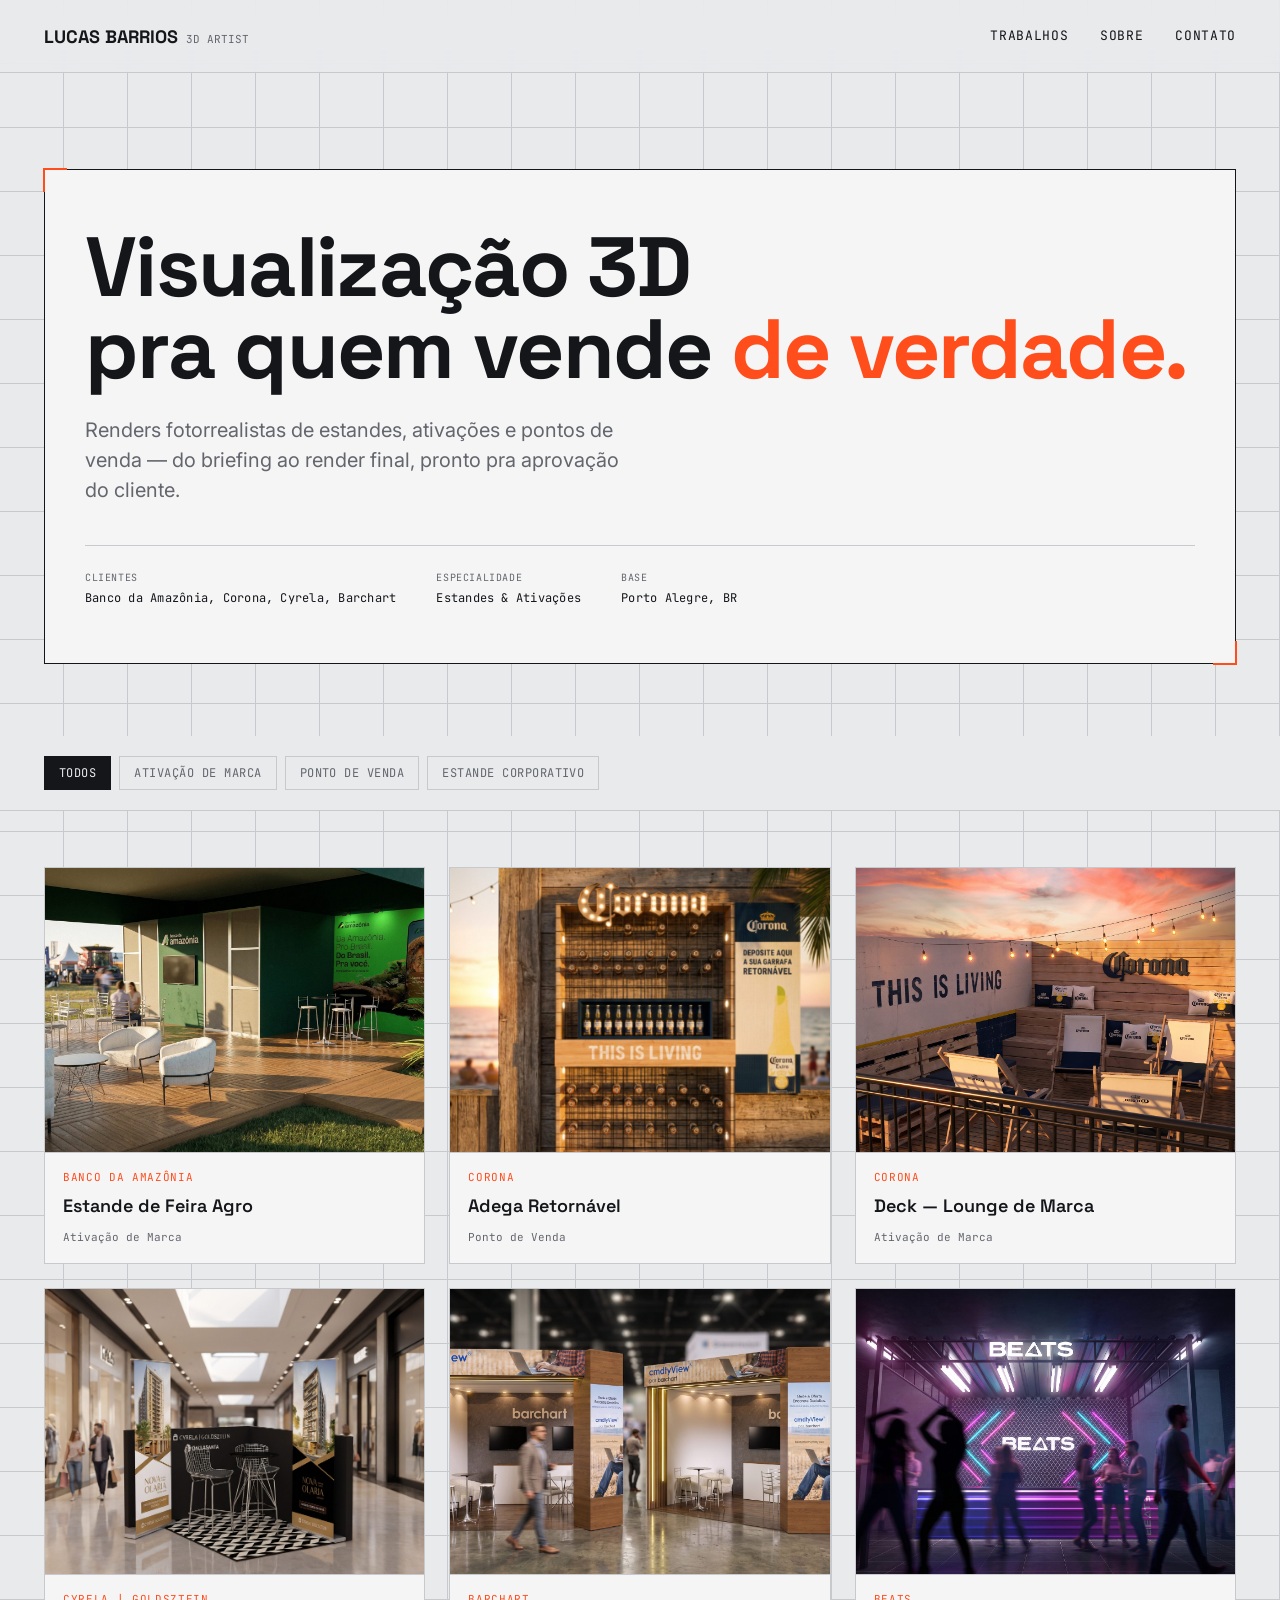
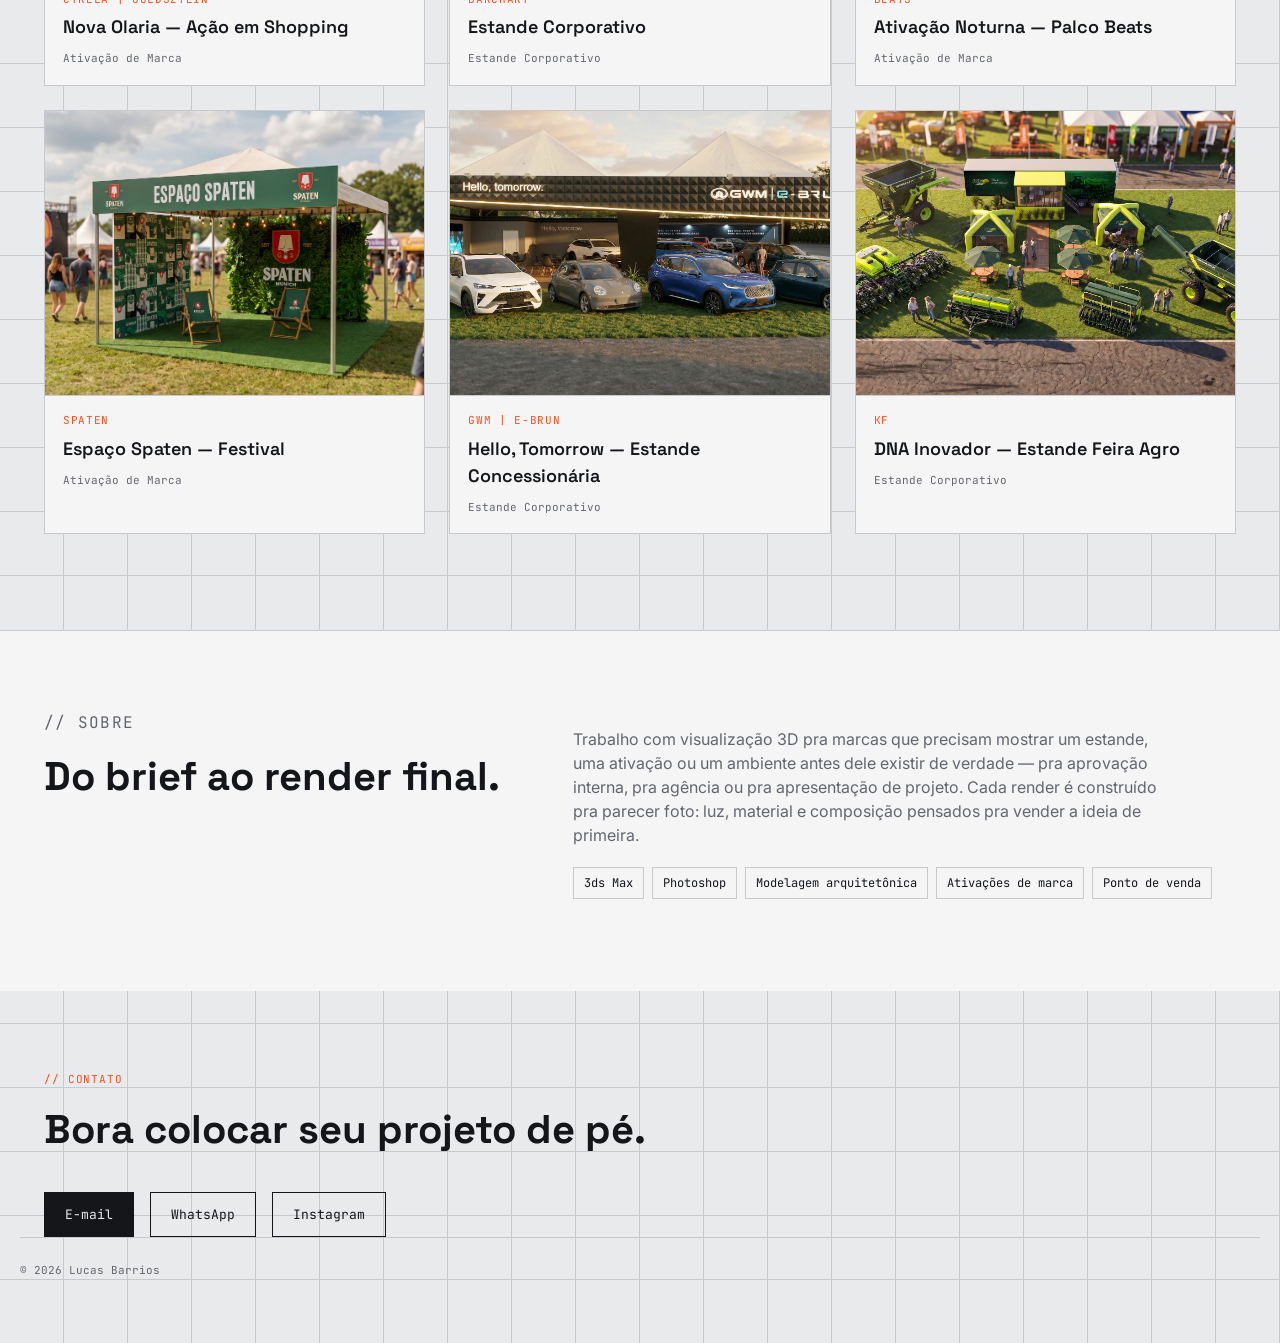
==== index.html @ 33ad706c "Add files via upload" ====
<!DOCTYPE html>
<html lang="pt-BR">
<head>
<meta charset="UTF-8" />
<meta name="viewport" content="width=device-width, initial-scale=1.0" />
<title>Lucas Barrios — Visualização 3D</title>
<meta name="description" content="Portfólio de visualização 3D — estandes, ativações de marca e ambientes fotorrealistas para Banco da Amazônia, Corona, Cyrela e Barchart." />

<link rel="preconnect" href="https://fonts.googleapis.com" />
<link rel="preconnect" href="https://fonts.gstatic.com" crossorigin />
<link href="https://fonts.googleapis.com/css2?family=Space+Grotesk:wght@500;700&family=Inter:wght@400;500;600&family=JetBrains+Mono:wght@400;500&display=swap" rel="stylesheet" />

<link rel="stylesheet" href="css/style.css" />
</head>
<body>

<header class="site-header">
  <div class="wrap">
    <a href="#top" class="brand">LUCAS BARRIOS <small>3D&nbsp;ARTIST</small></a>
    <ul class="nav-links">
      <li><a href="#trabalhos">Trabalhos</a></li>
      <li><a href="#sobre">Sobre</a></li>
      <li><a href="#contato">Contato</a></li>
    </ul>
  </div>
</header>

<section class="hero" id="top">
  <div class="wrap">
    <div class="viewport">
      <h1>Visualização 3D<br />pra quem vende <em>de verdade.</em></h1>
      <p class="lede">
        Renders fotorrealistas de estandes, ativações e pontos de venda —
        do briefing ao render final, pronto pra aprovação do cliente.
      </p>
      <div class="hero-meta mono">
        <div><span>Clientes</span>Banco da Amazônia, Corona, Cyrela, Barchart</div>
        <div><span>Especialidade</span>Estandes & Ativações</div>
        <div><span>Base</span>Porto Alegre, BR</div>
      </div>
    </div>
  </div>
</section>

<nav class="filter-bar">
  <div class="wrap">
    <ul class="filter-list" id="filterList"></ul>
  </div>
</nav>

<section class="gallery" id="trabalhos">
  <div class="wrap">
    <div class="grid" id="grid"></div>
  </div>
</section>

<section class="about" id="sobre">
  <div class="wrap about-grid">
    <div>
      <p class="eyebrow">// SOBRE</p>
      <h2>Do brief ao render final.</h2>
    </div>
    <div>
      <p>
        Trabalho com visualização 3D pra marcas que precisam mostrar um
        estande, uma ativação ou um ambiente antes dele existir de verdade —
        pra aprovação interna, pra agência ou pra apresentação de projeto.
        Cada render é construído pra parecer foto: luz, material e
        composição pensados pra vender a ideia de primeira.
      </p>
      <ul class="tool-list">
        <li>3ds Max</li>
        <li>Photoshop</li>
        <li>Modelagem arquitetônica</li>
        <li>Ativações de marca</li>
        <li>Ponto de venda</li>
      </ul>
    </div>
  </div>
</section>

<section class="contact" id="contato">
  <div class="wrap">
    <p class="eyebrow">// CONTATO</p>
    <h2>Bora colocar seu projeto de pé.</h2>
    <div class="contact-links">
      <a class="contact-link primary" href="mailto:contato@lucasbaar.com">E-mail</a>
      <a class="contact-link" href="https://wa.me/5500000000000" target="_blank" rel="noopener">WhatsApp</a>
      <a class="contact-link" href="https://www.instagram.com/" target="_blank" rel="noopener">Instagram</a>
    </div>
  </div>
  <div class="wrap site-footer">
    <span>© <span id="year"></span> Lucas Barrios</span>
  </div>
</section>

<div class="lightbox" id="lightbox">
  <div class="lightbox-inner">
    <button class="lb-btn lb-close" id="lbClose" aria-label="Fechar">✕</button>
    <div class="lightbox-frame">
      <img id="lbImg" src="" alt="" />
    </div>
    <div class="lightbox-hud">
      <div class="lightbox-title" id="lbClientTitle">
        <strong></strong>
        <span></span>
      </div>
      <div class="lightbox-nav">
        <span id="lbCategory"></span>
        <span id="lbCounter"></span>
        <button class="lb-btn" id="lbPrev" aria-label="Foto anterior">←</button>
        <button class="lb-btn" id="lbNext" aria-label="Próxima foto">→</button>
      </div>
    </div>
  </div>
</div>

<script src="js/projects.js"></script>
<script src="js/app.js"></script>
</body>
</html>
---- css/style.css ----
/* ============================================================
   TOKENS
   ============================================================ */
:root {
  --bg: #e9eaec;
  --surface: #f5f5f6;
  --surface-hover: #ffffff;
  --ink: #14161a;
  --muted: #63666d;
  --line: #c7c9cd;
  --accent: #ff4d1c;
  --accent-ink: #ffffff;

  --font-display: "Space Grotesk", sans-serif;
  --font-body: "Inter", sans-serif;
  --font-mono: "JetBrains Mono", monospace;

  --container: 1240px;
}

* {
  box-sizing: border-box;
}

html {
  scroll-behavior: smooth;
}

@media (prefers-reduced-motion: reduce) {
  html {
    scroll-behavior: auto;
  }
  * {
    animation-duration: 0.01ms !important;
    transition-duration: 0.01ms !important;
  }
}

body {
  margin: 0;
  background: var(--bg);
  color: var(--ink);
  font-family: var(--font-body);
  font-size: 16px;
  line-height: 1.5;
  background-image:
    linear-gradient(var(--line) 1px, transparent 1px),
    linear-gradient(90deg, var(--line) 1px, transparent 1px);
  background-size: 64px 64px;
  background-position: -1px -1px;
}

a {
  color: inherit;
}

.wrap {
  max-width: var(--container);
  margin: 0 auto;
  padding: 0 24px;
}

.mono {
  font-family: var(--font-mono);
  letter-spacing: 0.02em;
}

/* ============================================================
   HEADER
   ============================================================ */
.site-header {
  position: sticky;
  top: 0;
  z-index: 50;
  background: rgba(233, 234, 236, 0.88);
  backdrop-filter: blur(8px);
  border-bottom: 1px solid var(--line);
}

.site-header .wrap {
  display: flex;
  align-items: center;
  justify-content: space-between;
  height: 72px;
}

.brand {
  font-family: var(--font-display);
  font-weight: 700;
  font-size: 18px;
  text-decoration: none;
  display: flex;
  align-items: baseline;
  gap: 8px;
}

.brand small {
  font-family: var(--font-mono);
  font-weight: 400;
  font-size: 11px;
  color: var(--muted);
}

.nav-links {
  display: flex;
  gap: 32px;
  list-style: none;
  margin: 0;
  padding: 0;
  font-family: var(--font-mono);
  font-size: 13px;
  text-transform: uppercase;
  letter-spacing: 0.05em;
}

.nav-links a {
  text-decoration: none;
  color: var(--ink);
  position: relative;
  padding-bottom: 3px;
}

.nav-links a::after {
  content: "";
  position: absolute;
  left: 0;
  right: 0;
  bottom: -3px;
  height: 2px;
  background: var(--accent);
  transform: scaleX(0);
  transform-origin: left;
  transition: transform 0.25s ease;
}

.nav-links a:hover::after,
.nav-links a:focus-visible::after {
  transform: scaleX(1);
}

/* ============================================================
   HERO — viewport frame with HUD corners
   ============================================================ */
.hero {
  position: relative;
  padding: 96px 0 72px;
}

.viewport {
  position: relative;
  border: 1px solid var(--ink);
  padding: 56px 40px;
  background: var(--surface);
}

.viewport::before,
.viewport::after,
.corner-tl,
.corner-br {
  content: "";
  position: absolute;
  width: 22px;
  height: 22px;
  border: 2px solid var(--accent);
}

.viewport::before {
  top: -2px;
  left: -2px;
  border-right: none;
  border-bottom: none;
}

.viewport::after {
  bottom: -2px;
  right: -2px;
  border-left: none;
  border-top: none;
}

.hud-row {
  display: flex;
  justify-content: space-between;
  flex-wrap: wrap;
  gap: 8px 20px;
  font-family: var(--font-mono);
  font-size: 11px;
  color: var(--muted);
  text-transform: uppercase;
  letter-spacing: 0.06em;
  margin-bottom: 40px;
}

.hero h1 {
  font-family: var(--font-display);
  font-weight: 700;
  font-size: clamp(40px, 7vw, 84px);
  line-height: 0.98;
  letter-spacing: -0.02em;
  margin: 0 0 24px;
}

.hero h1 em {
  font-style: normal;
  color: var(--accent);
}

.hero p.lede {
  font-size: clamp(16px, 2vw, 20px);
  color: var(--muted);
  max-width: 560px;
  margin: 0 0 40px;
}

.hero-meta {
  display: flex;
  gap: 40px;
  flex-wrap: wrap;
  border-top: 1px solid var(--line);
  padding-top: 24px;
  font-family: var(--font-mono);
  font-size: 12px;
}

.hero-meta div span {
  display: block;
  color: var(--muted);
  text-transform: uppercase;
  letter-spacing: 0.06em;
  font-size: 10px;
  margin-bottom: 4px;
}

/* ============================================================
   FILTER BAR
   ============================================================ */
.filter-bar {
  position: sticky;
  top: 73px;
  z-index: 40;
  background: var(--bg);
  border-bottom: 1px solid var(--line);
  padding: 20px 0;
}

.filter-list {
  display: flex;
  gap: 8px;
  flex-wrap: wrap;
  list-style: none;
  margin: 0;
  padding: 0;
}

.filter-btn {
  font-family: var(--font-mono);
  font-size: 12px;
  text-transform: uppercase;
  letter-spacing: 0.04em;
  background: transparent;
  border: 1px solid var(--line);
  color: var(--muted);
  padding: 8px 14px;
  cursor: pointer;
  transition: all 0.15s ease;
}

.filter-btn:hover {
  border-color: var(--ink);
  color: var(--ink);
}

.filter-btn.active {
  background: var(--ink);
  border-color: var(--ink);
  color: var(--bg);
}

/* ============================================================
   PROJECT GRID
   ============================================================ */
.gallery {
  padding: 56px 0 96px;
}

.grid {
  display: grid;
  grid-template-columns: repeat(auto-fit, minmax(340px, 1fr));
  gap: 24px;
}

.card {
  position: relative;
  background: var(--surface);
  border: 1px solid var(--line);
  cursor: pointer;
  overflow: hidden;
  transition: border-color 0.2s ease, transform 0.2s ease;
}

.card:hover,
.card:focus-visible {
  border-color: var(--ink);
  transform: translateY(-2px);
}

.card-frame {
  position: relative;
  aspect-ratio: 4 / 3;
  overflow: hidden;
  background: #d8d9db;
}

.card-frame img {
  width: 100%;
  height: 100%;
  object-fit: cover;
  display: block;
  transition: transform 0.5s ease;
}

.card:hover .card-frame img {
  transform: scale(1.05);
}

.card-bracket {
  position: absolute;
  inset: 10px;
  pointer-events: none;
  opacity: 0;
  transition: opacity 0.2s ease;
}

.card:hover .card-bracket {
  opacity: 1;
}

.card-bracket span {
  position: absolute;
  width: 16px;
  height: 16px;
  border: 2px solid var(--accent-ink);
}

.card-bracket span:nth-child(1) {
  top: 0;
  left: 0;
  border-right: none;
  border-bottom: none;
}
.card-bracket span:nth-child(2) {
  top: 0;
  right: 0;
  border-left: none;
  border-bottom: none;
}
.card-bracket span:nth-child(3) {
  bottom: 0;
  left: 0;
  border-right: none;
  border-top: none;
}
.card-bracket span:nth-child(4) {
  bottom: 0;
  right: 0;
  border-left: none;
  border-top: none;
}

.card-info {
  padding: 16px 18px 18px;
  border-top: 1px solid var(--line);
}

.card-client {
  font-family: var(--font-mono);
  font-size: 11px;
  text-transform: uppercase;
  letter-spacing: 0.06em;
  color: var(--accent);
  margin-bottom: 6px;
}

.card-title {
  font-family: var(--font-display);
  font-weight: 600;
  font-size: 18px;
  margin: 0 0 10px;
}

.card-tags {
  display: flex;
  justify-content: space-between;
  font-family: var(--font-mono);
  font-size: 11px;
  color: var(--muted);
}

/* ============================================================
   LIGHTBOX
   ============================================================ */
.lightbox {
  position: fixed;
  inset: 0;
  background: rgba(20, 22, 26, 0.96);
  z-index: 100;
  display: none;
  align-items: center;
  justify-content: center;
  padding: 32px;
}

.lightbox.open {
  display: flex;
}

.lightbox-inner {
  position: relative;
  max-width: 1100px;
  width: 100%;
}

.lightbox-frame {
  position: relative;
  border: 1px solid rgba(255, 255, 255, 0.25);
}

.lightbox-frame img {
  width: 100%;
  max-height: 72vh;
  object-fit: contain;
  display: block;
  background: #0e0f11;
}

.lightbox-hud {
  display: flex;
  justify-content: space-between;
  align-items: center;
  font-family: var(--font-mono);
  font-size: 12px;
  color: #d5d6d9;
  padding-top: 16px;
  text-transform: uppercase;
  letter-spacing: 0.05em;
}

.lightbox-title {
  color: #fff;
}

.lightbox-title strong {
  font-family: var(--font-display);
  display: block;
  font-size: 20px;
  text-transform: none;
  letter-spacing: normal;
  margin-bottom: 4px;
  color: var(--accent);
}

.lightbox-nav {
  display: flex;
  gap: 10px;
  align-items: center;
}

.lb-btn {
  font-family: var(--font-mono);
  background: transparent;
  border: 1px solid rgba(255, 255, 255, 0.3);
  color: #fff;
  width: 36px;
  height: 36px;
  cursor: pointer;
  font-size: 16px;
  display: flex;
  align-items: center;
  justify-content: center;
  transition: border-color 0.15s ease, background 0.15s ease;
}

.lb-btn:hover,
.lb-btn:focus-visible {
  border-color: var(--accent);
  background: rgba(255, 77, 28, 0.15);
}

.lb-close {
  position: absolute;
  top: -48px;
  right: 0;
}

/* ============================================================
   ABOUT
   ============================================================ */
.about {
  border-top: 1px solid var(--line);
  padding: 80px 0;
  background: var(--surface);
}

.about-grid {
  display: grid;
  grid-template-columns: 1fr 1.4fr;
  gap: 56px;
  align-items: start;
}

.about h2,
.contact h2 {
  font-family: var(--font-display);
  font-weight: 700;
  font-size: clamp(28px, 4vw, 40px);
  margin: 0 0 8px;
}

.eyebrow {
  font-family: var(--font-mono);
  font-size: 11px;
  color: var(--accent);
  text-transform: uppercase;
  letter-spacing: 0.08em;
  margin: 0 0 12px;
}

.about p {
  color: var(--muted);
  font-size: 16px;
  max-width: 60ch;
}

.tool-list {
  display: flex;
  flex-wrap: wrap;
  gap: 8px;
  margin-top: 20px;
  padding: 0;
  list-style: none;
  font-family: var(--font-mono);
  font-size: 12px;
}

.tool-list li {
  border: 1px solid var(--line);
  padding: 6px 10px;
  color: var(--ink);
}

/* ============================================================
   CONTACT / FOOTER
   ============================================================ */
.contact {
  padding: 80px 0 40px;
}

.contact-links {
  display: flex;
  gap: 16px;
  flex-wrap: wrap;
  margin-top: 32px;
}

.contact-link {
  font-family: var(--font-mono);
  font-size: 13px;
  text-decoration: none;
  border: 1px solid var(--ink);
  padding: 12px 20px;
  color: var(--ink);
  transition: background 0.15s ease, color 0.15s ease;
}

.contact-link.primary {
  background: var(--ink);
  color: var(--bg);
}

.contact-link:hover {
  background: var(--accent);
  border-color: var(--accent);
  color: #fff;
}

.site-footer {
  border-top: 1px solid var(--line);
  padding: 24px 0;
  font-family: var(--font-mono);
  font-size: 11px;
  color: var(--muted);
  display: flex;
  justify-content: space-between;
  flex-wrap: wrap;
  gap: 8px;
}

/* ============================================================
   RESPONSIVE
   ============================================================ */
@media (max-width: 760px) {
  .nav-links {
    display: none;
  }
  .viewport {
    padding: 32px 20px;
  }
  .about-grid {
    grid-template-columns: 1fr;
  }
  .hero-meta {
    gap: 24px;
  }
  .filter-bar {
    top: 0;
  }
  .lightbox-hud {
    flex-direction: column;
    align-items: flex-start;
    gap: 12px;
  }
  .lightbox-nav {
    width: 100%;
    justify-content: space-between;
  }
}
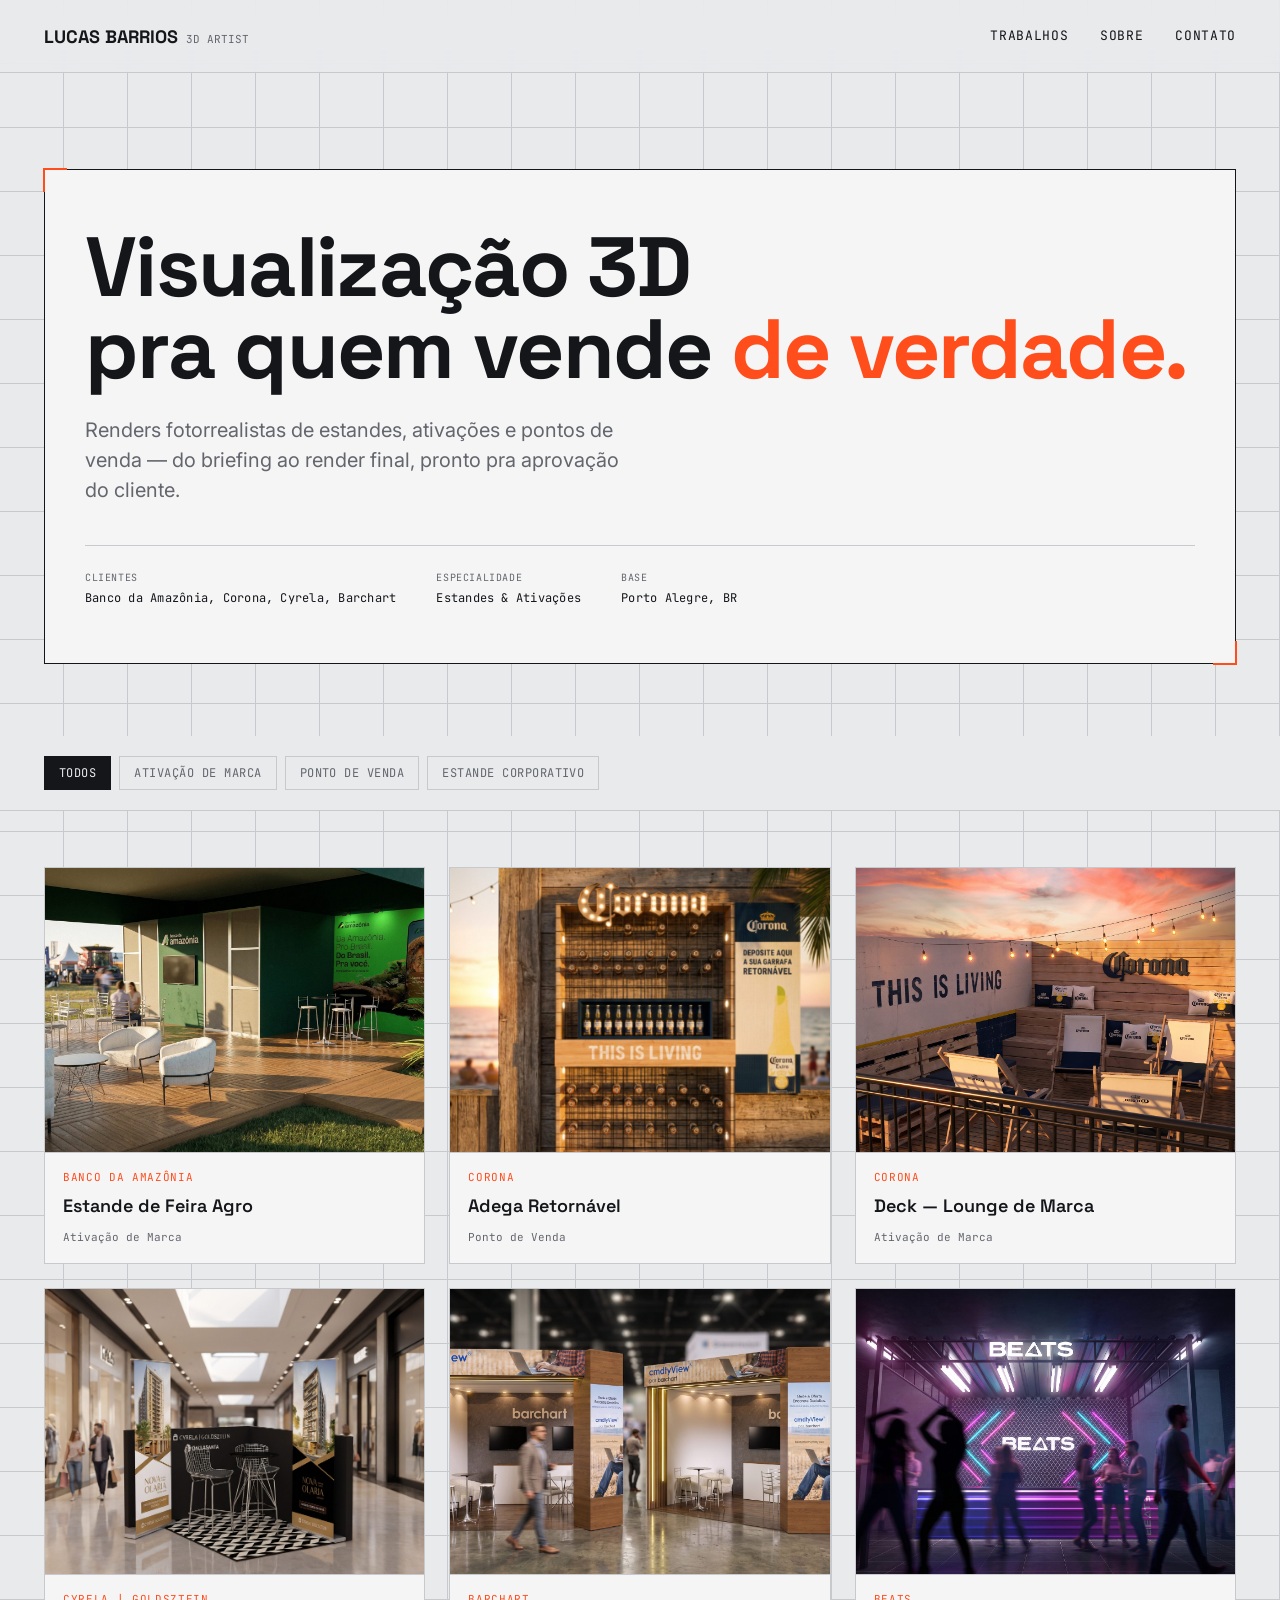
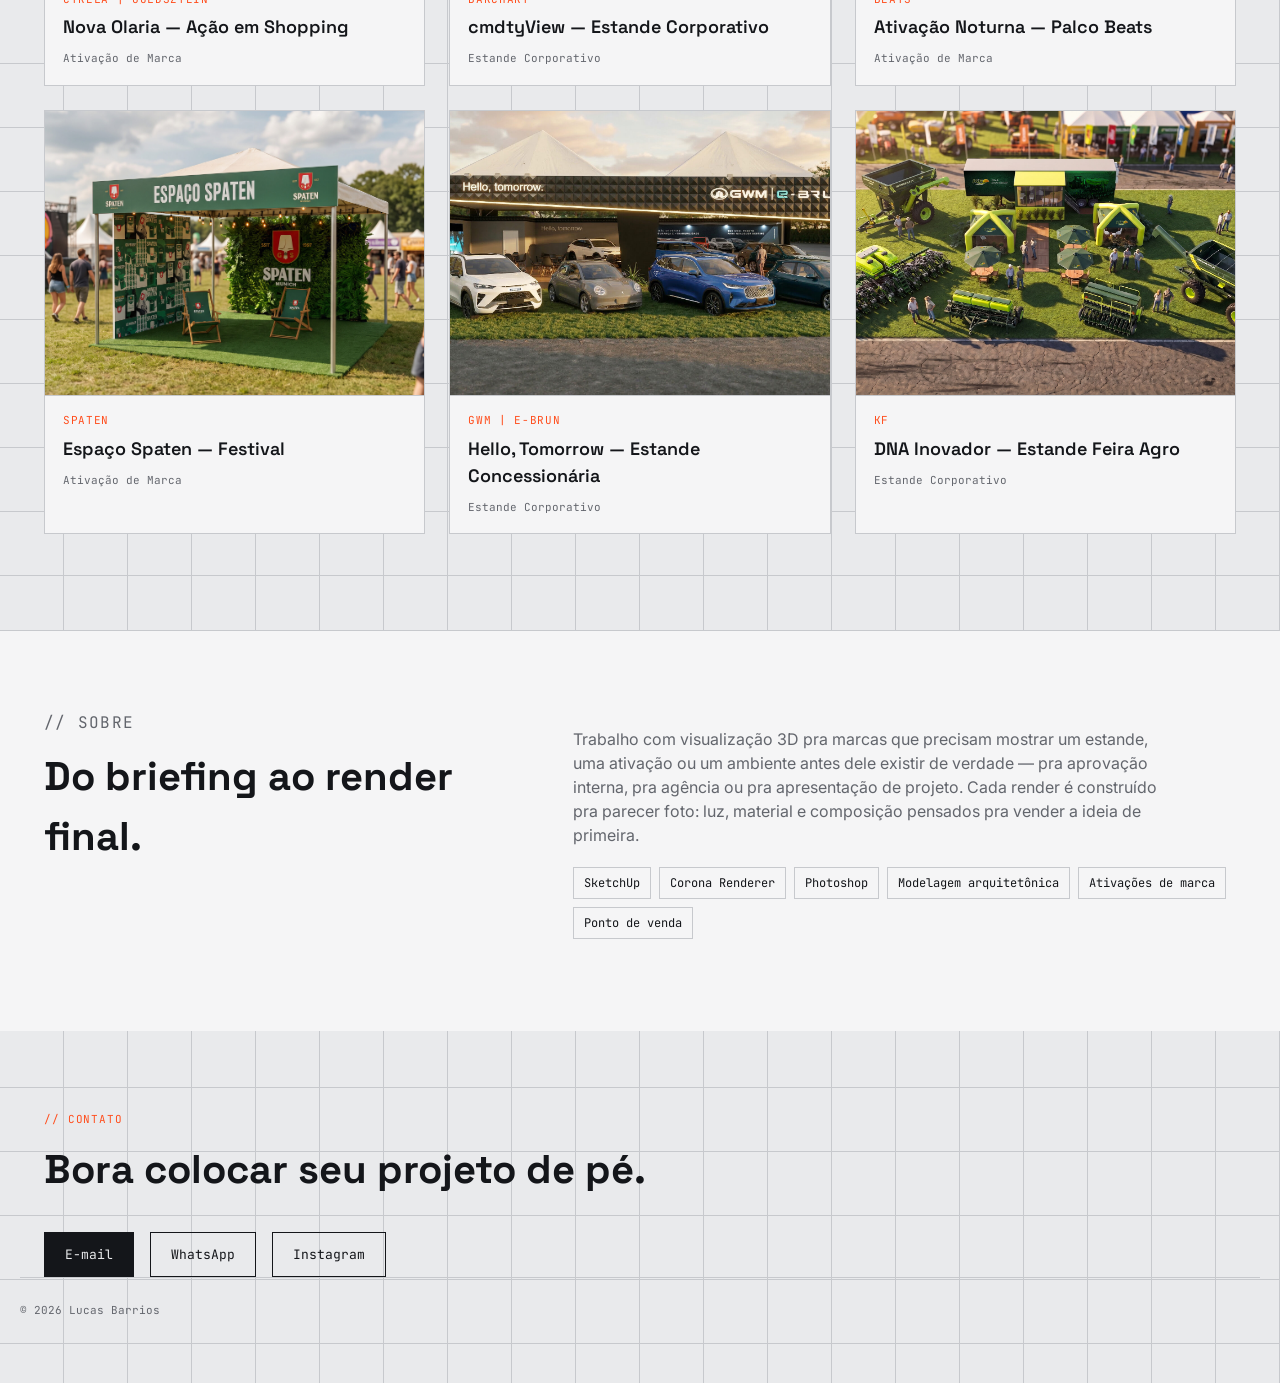
==== commit 829ddbf5: "Add files via upload" ====
--- a/index.html
+++ b/index.html
@@ -58,7 +58,7 @@
   <div class="wrap about-grid">
     <div>
       <p class="eyebrow">// SOBRE</p>
-      <h2>Do brief ao render final.</h2>
+      <h2>Do briefing ao render final.</h2>
     </div>
     <div>
       <p>
@@ -69,7 +69,8 @@
         composição pensados pra vender a ideia de primeira.
       </p>
       <ul class="tool-list">
-        <li>3ds Max</li>
+        <li>SketchUp</li>
+        <li>Corona Renderer</li>
         <li>Photoshop</li>
         <li>Modelagem arquitetônica</li>
         <li>Ativações de marca</li>
@@ -84,9 +85,9 @@
     <p class="eyebrow">// CONTATO</p>
     <h2>Bora colocar seu projeto de pé.</h2>
     <div class="contact-links">
-      <a class="contact-link primary" href="mailto:contato@lucasbaar.com">E-mail</a>
-      <a class="contact-link" href="https://wa.me/5500000000000" target="_blank" rel="noopener">WhatsApp</a>
-      <a class="contact-link" href="https://www.instagram.com/" target="_blank" rel="noopener">Instagram</a>
+      <a class="contact-link primary" href="mailto:lucas.baarr@gmail.com">E-mail</a>
+      <a class="contact-link" href="https://wa.me/555195399929" target="_blank" rel="noopener">WhatsApp</a>
+      <a class="contact-link" href="https://www.instagram.com/olucas_barrios/" target="_blank" rel="noopener">Instagram</a>
     </div>
   </div>
   <div class="wrap site-footer">
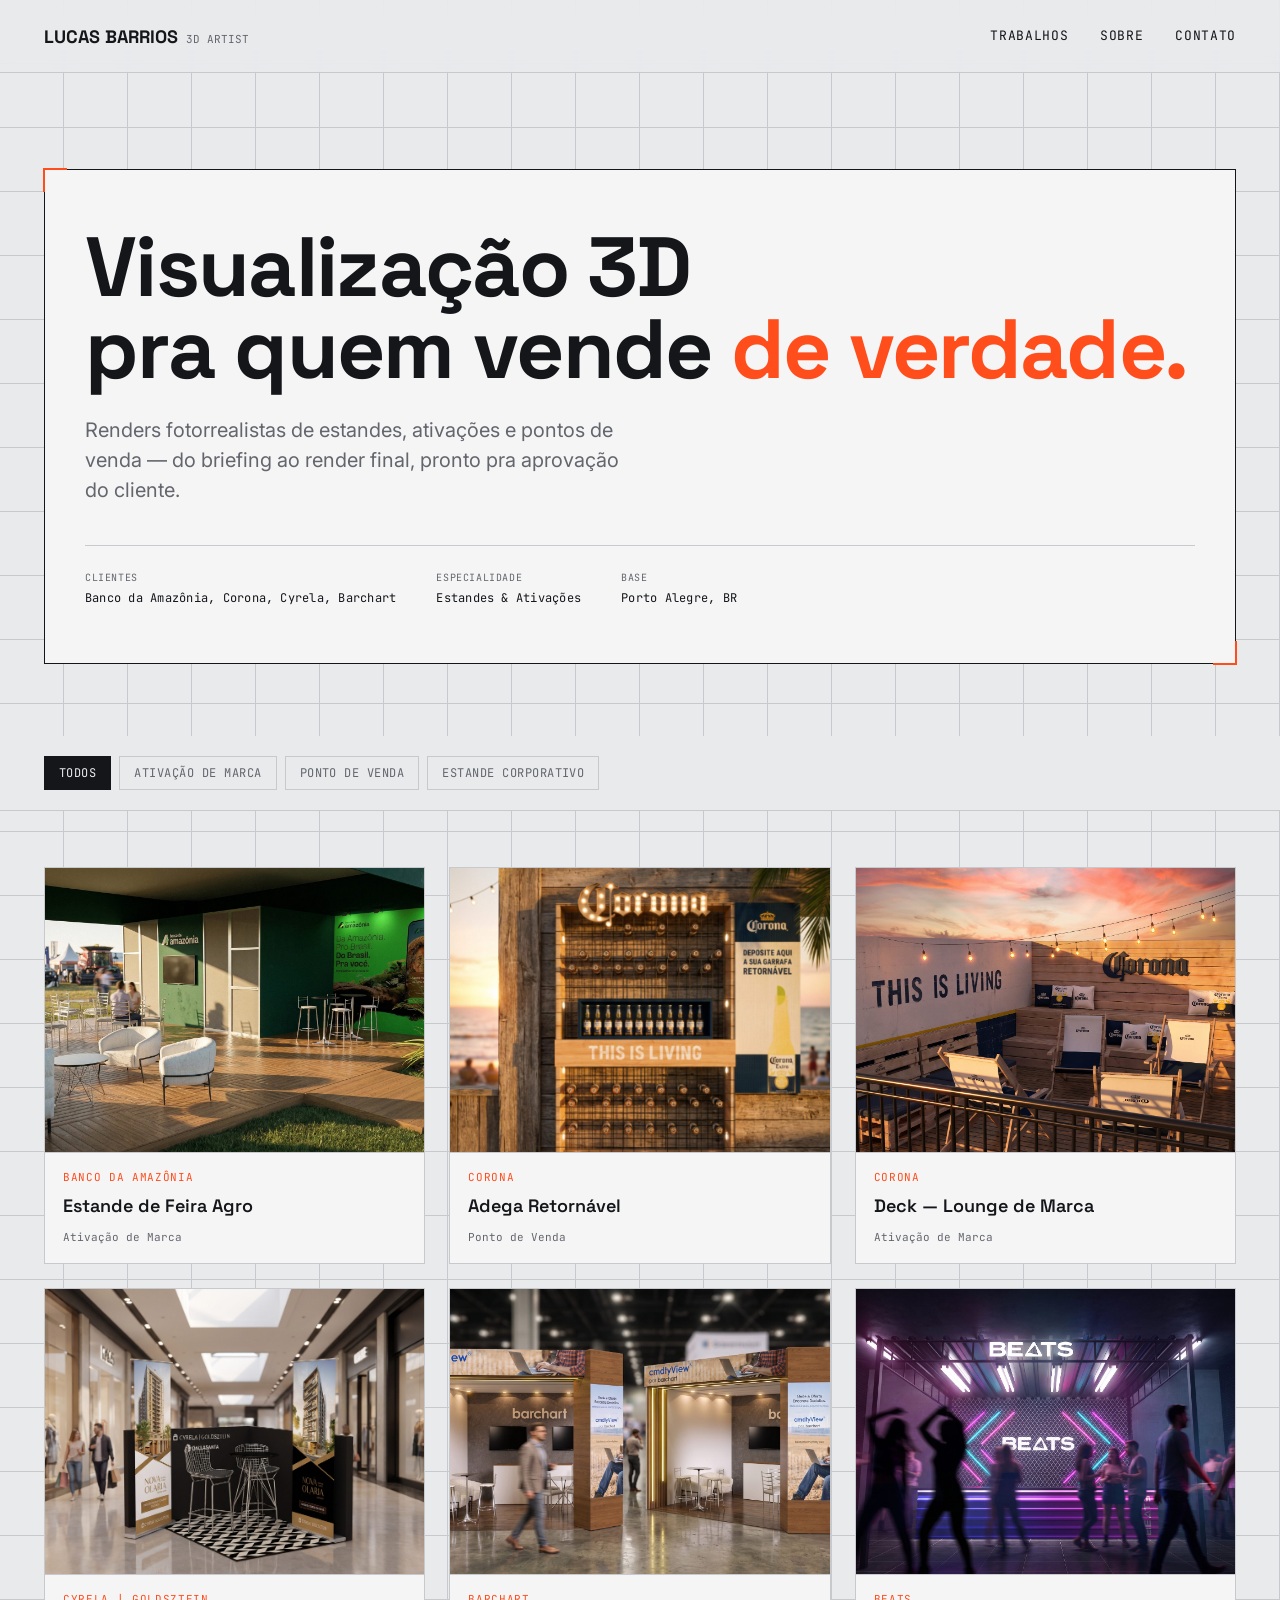
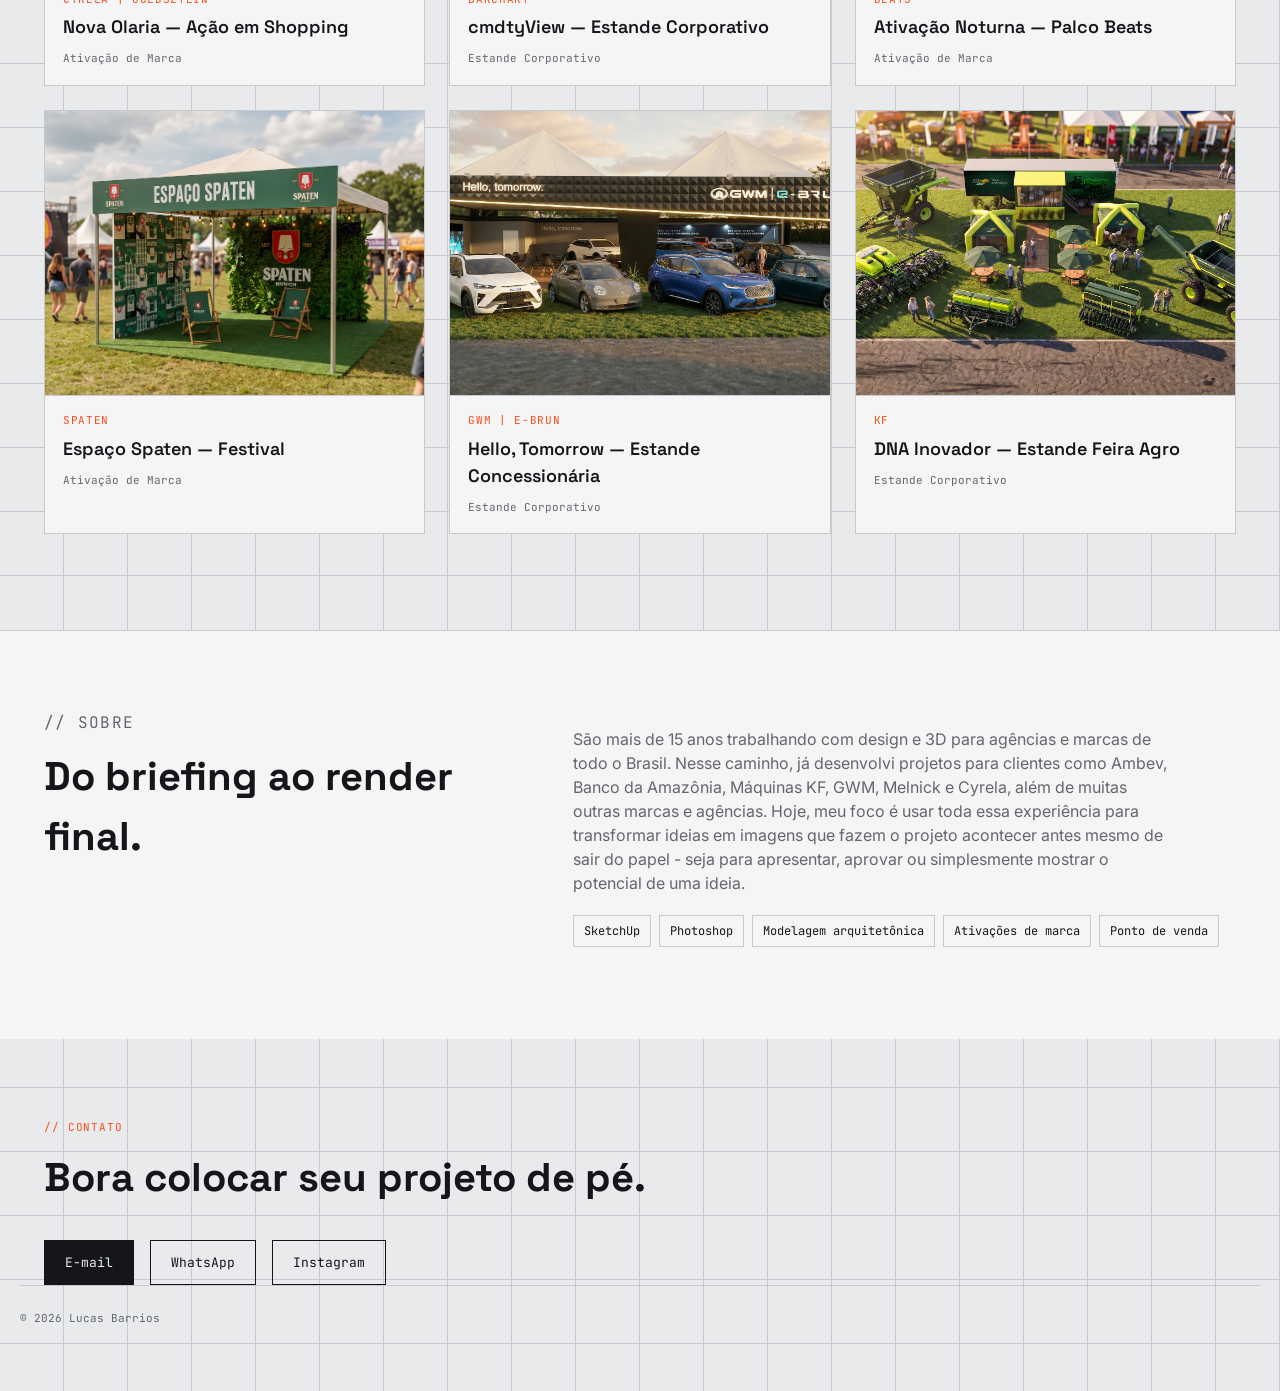
==== commit a5e06b46: "Add files via upload" ====
--- a/index.html
+++ b/index.html
@@ -62,15 +62,17 @@
     </div>
     <div>
       <p>
-        Trabalho com visualização 3D pra marcas que precisam mostrar um
-        estande, uma ativação ou um ambiente antes dele existir de verdade —
-        pra aprovação interna, pra agência ou pra apresentação de projeto.
-        Cada render é construído pra parecer foto: luz, material e
-        composição pensados pra vender a ideia de primeira.
+        São mais de 15 anos trabalhando com design e 3D para agências e
+        marcas de todo o Brasil. Nesse caminho, já desenvolvi projetos para
+        clientes como Ambev, Banco da Amazônia, Máquinas KF, GWM, Melnick e
+        Cyrela, além de muitas outras marcas e agências. Hoje, meu foco é
+        usar toda essa experiência para transformar ideias em imagens que
+        fazem o projeto acontecer antes mesmo de sair do papel - seja para
+        apresentar, aprovar ou simplesmente mostrar o potencial de uma
+        ideia.
       </p>
       <ul class="tool-list">
         <li>SketchUp</li>
-        <li>Corona Renderer</li>
         <li>Photoshop</li>
         <li>Modelagem arquitetônica</li>
         <li>Ativações de marca</li>
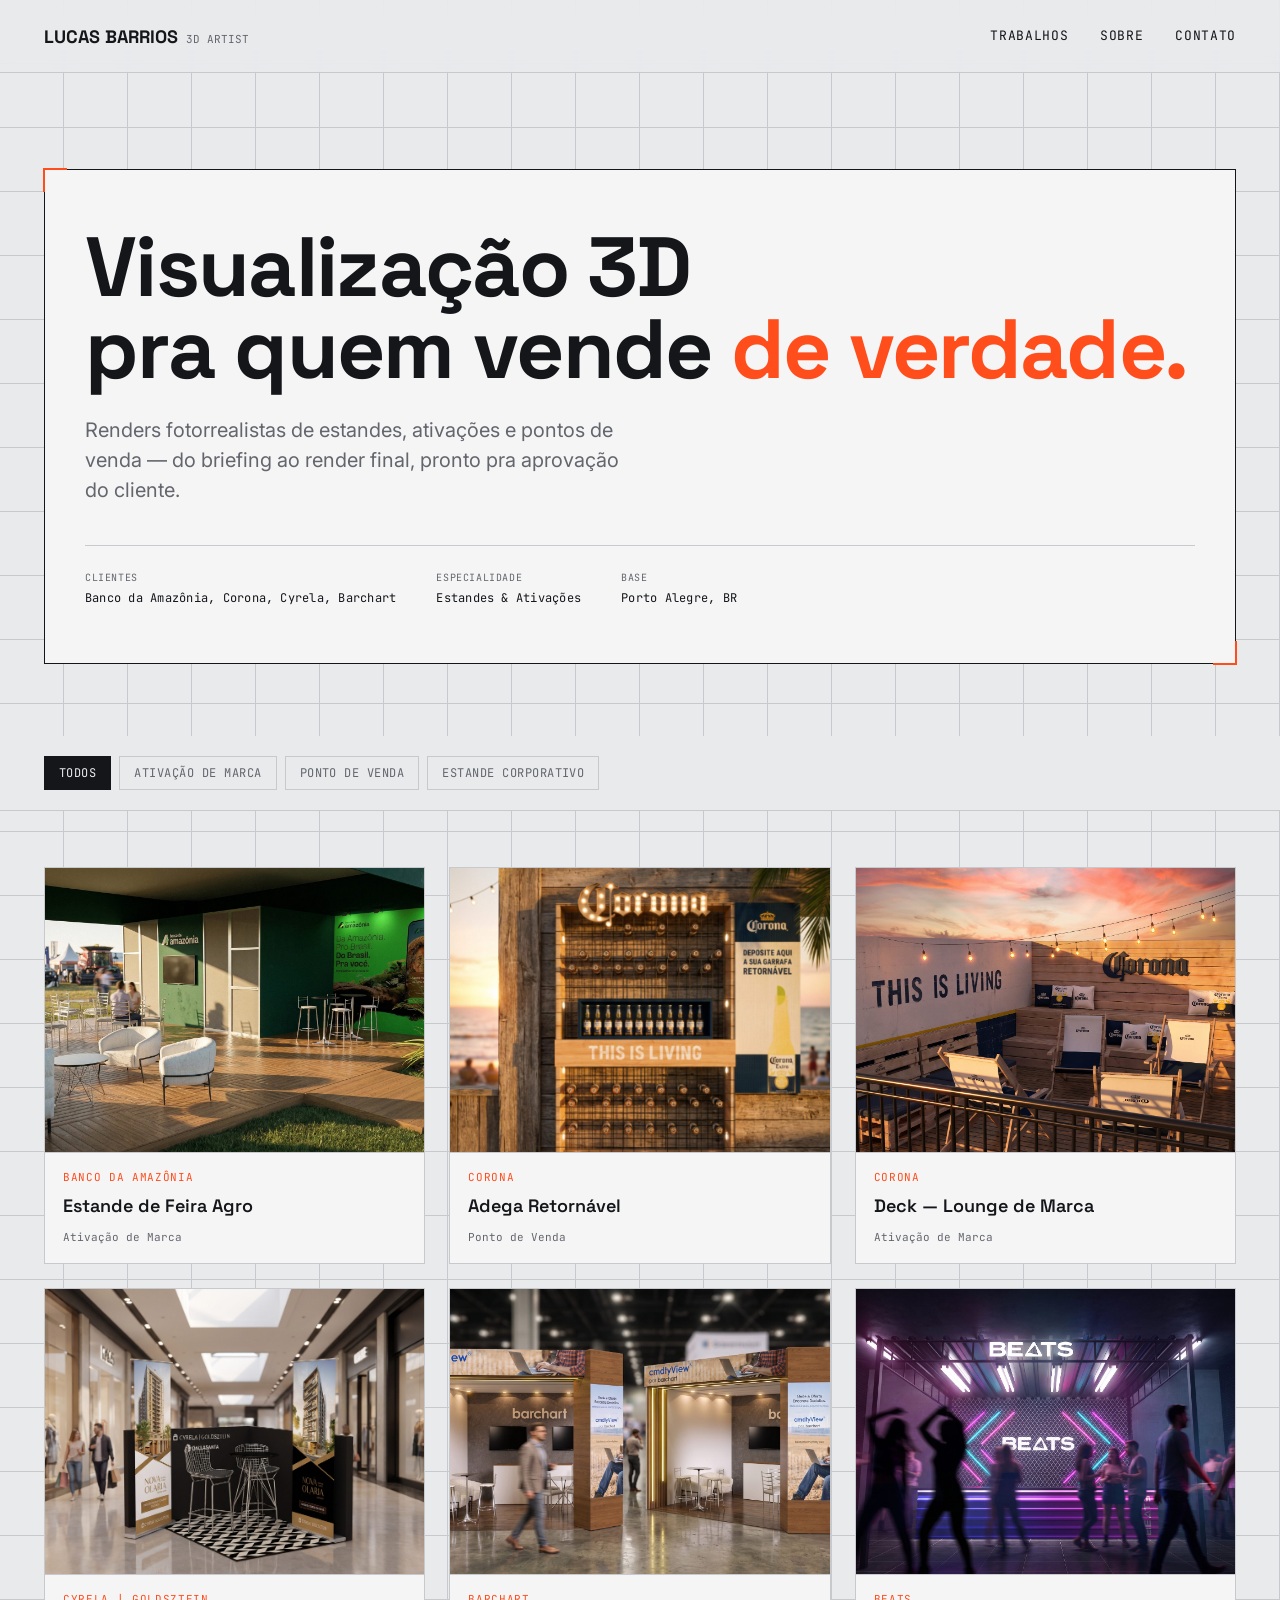
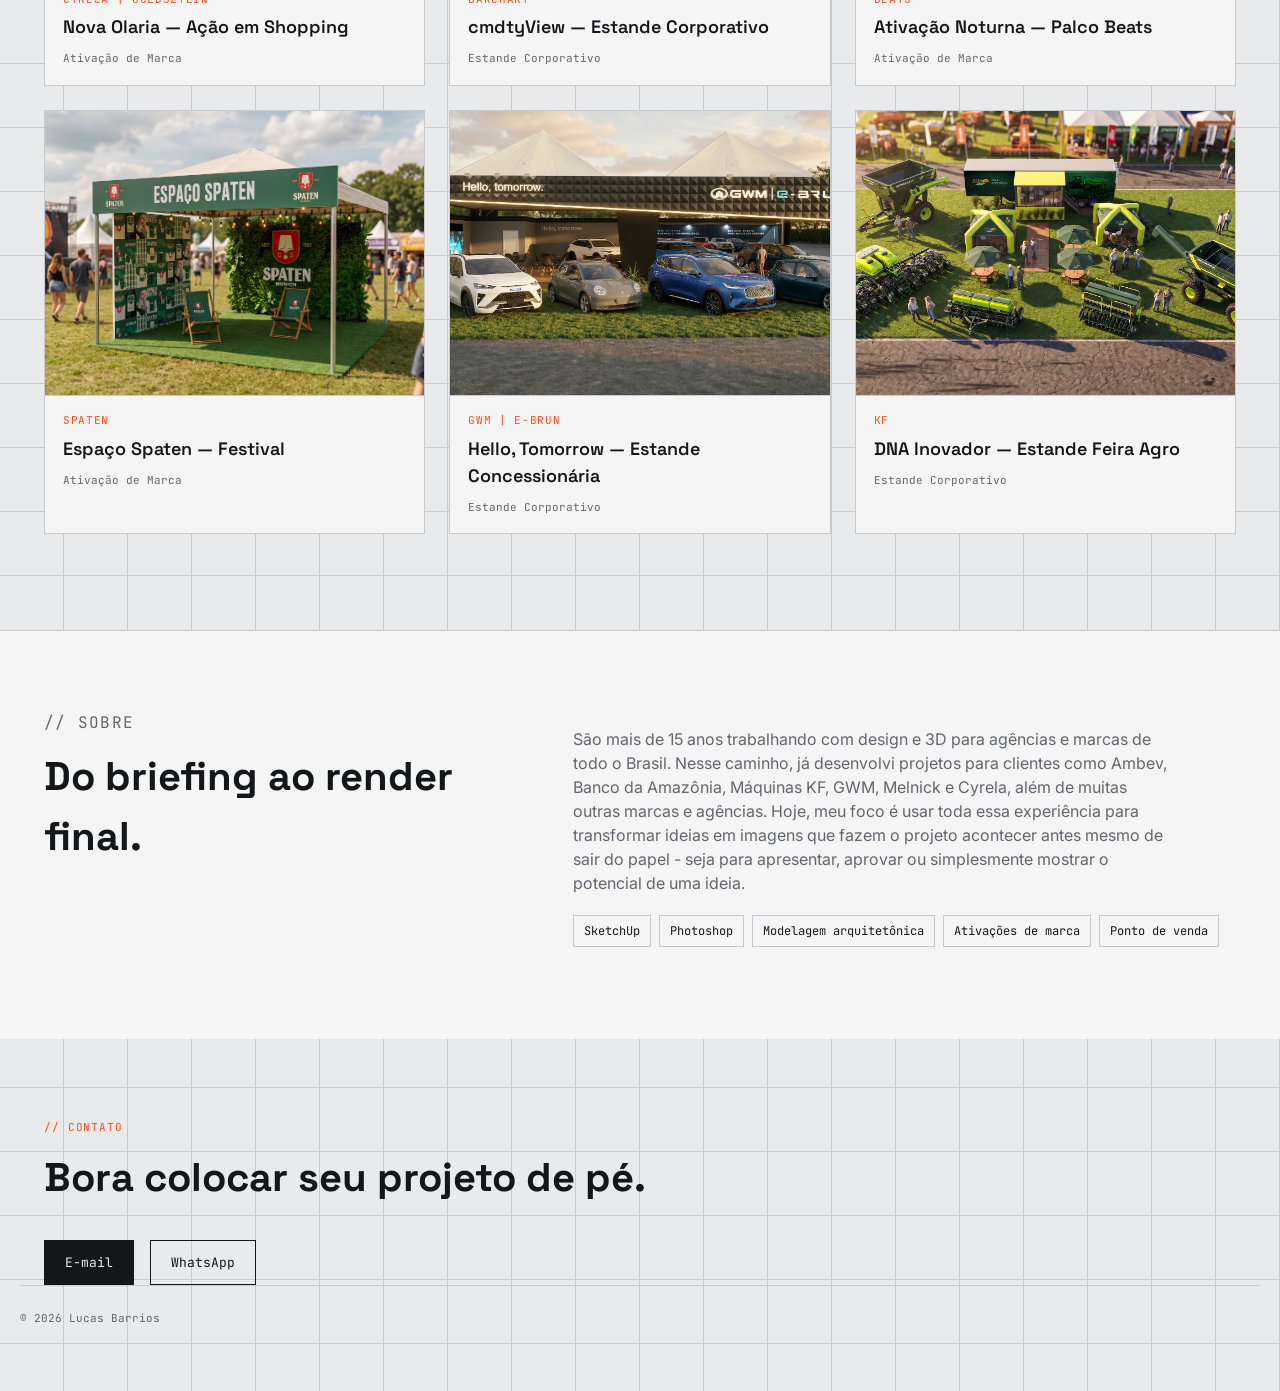
==== commit 8e653e79: "Add files via upload" ====
--- a/index.html
+++ b/index.html
@@ -29,14 +29,14 @@
   <div class="wrap">
     <div class="viewport">
       <h1>Visualização 3D<br />pra quem vende <em>de verdade.</em></h1>
-      <p class="lede">
+      <p class="lede" id="heroLede">
         Renders fotorrealistas de estandes, ativações e pontos de venda —
         do briefing ao render final, pronto pra aprovação do cliente.
       </p>
       <div class="hero-meta mono">
-        <div><span>Clientes</span>Banco da Amazônia, Corona, Cyrela, Barchart</div>
-        <div><span>Especialidade</span>Estandes & Ativações</div>
-        <div><span>Base</span>Porto Alegre, BR</div>
+        <div><span class="hero-meta-label">Clientes</span><span id="heroClientes">Banco da Amazônia, Corona, Cyrela, Barchart</span></div>
+        <div><span class="hero-meta-label">Especialidade</span><span id="heroEspecialidade">Estandes & Ativações</span></div>
+        <div><span class="hero-meta-label">Base</span><span id="heroBase">Porto Alegre, BR</span></div>
       </div>
     </div>
   </div>
@@ -61,7 +61,7 @@
       <h2>Do briefing ao render final.</h2>
     </div>
     <div>
-      <p>
+      <p id="aboutText">
         São mais de 15 anos trabalhando com design e 3D para agências e
         marcas de todo o Brasil. Nesse caminho, já desenvolvi projetos para
         clientes como Ambev, Banco da Amazônia, Máquinas KF, GWM, Melnick e
@@ -71,7 +71,7 @@
         apresentar, aprovar ou simplesmente mostrar o potencial de uma
         ideia.
       </p>
-      <ul class="tool-list">
+      <ul class="tool-list" id="aboutTags">
         <li>SketchUp</li>
         <li>Photoshop</li>
         <li>Modelagem arquitetônica</li>
@@ -85,11 +85,10 @@
 <section class="contact" id="contato">
   <div class="wrap">
     <p class="eyebrow">// CONTATO</p>
-    <h2>Bora colocar seu projeto de pé.</h2>
+    <h2 id="contactHeading">Bora colocar seu projeto de pé.</h2>
     <div class="contact-links">
       <a class="contact-link primary" href="mailto:lucas.baarr@gmail.com">E-mail</a>
       <a class="contact-link" href="https://wa.me/555195399929" target="_blank" rel="noopener">WhatsApp</a>
-      <a class="contact-link" href="https://www.instagram.com/olucas_barrios/" target="_blank" rel="noopener">Instagram</a>
     </div>
   </div>
   <div class="wrap site-footer">
@@ -118,6 +117,8 @@
   </div>
 </div>
 
+<script src="https://cdn.jsdelivr.net/npm/@supabase/supabase-js@2"></script>
+<script src="js/supabase-client.js"></script>
 <script src="js/projects.js"></script>
 <script src="js/app.js"></script>
 </body>
--- a/css/style.css
+++ b/css/style.css
@@ -222,7 +222,7 @@
   font-size: 12px;
 }
 
-.hero-meta div span {
+.hero-meta-label {
   display: block;
   color: var(--muted);
   text-transform: uppercase;
